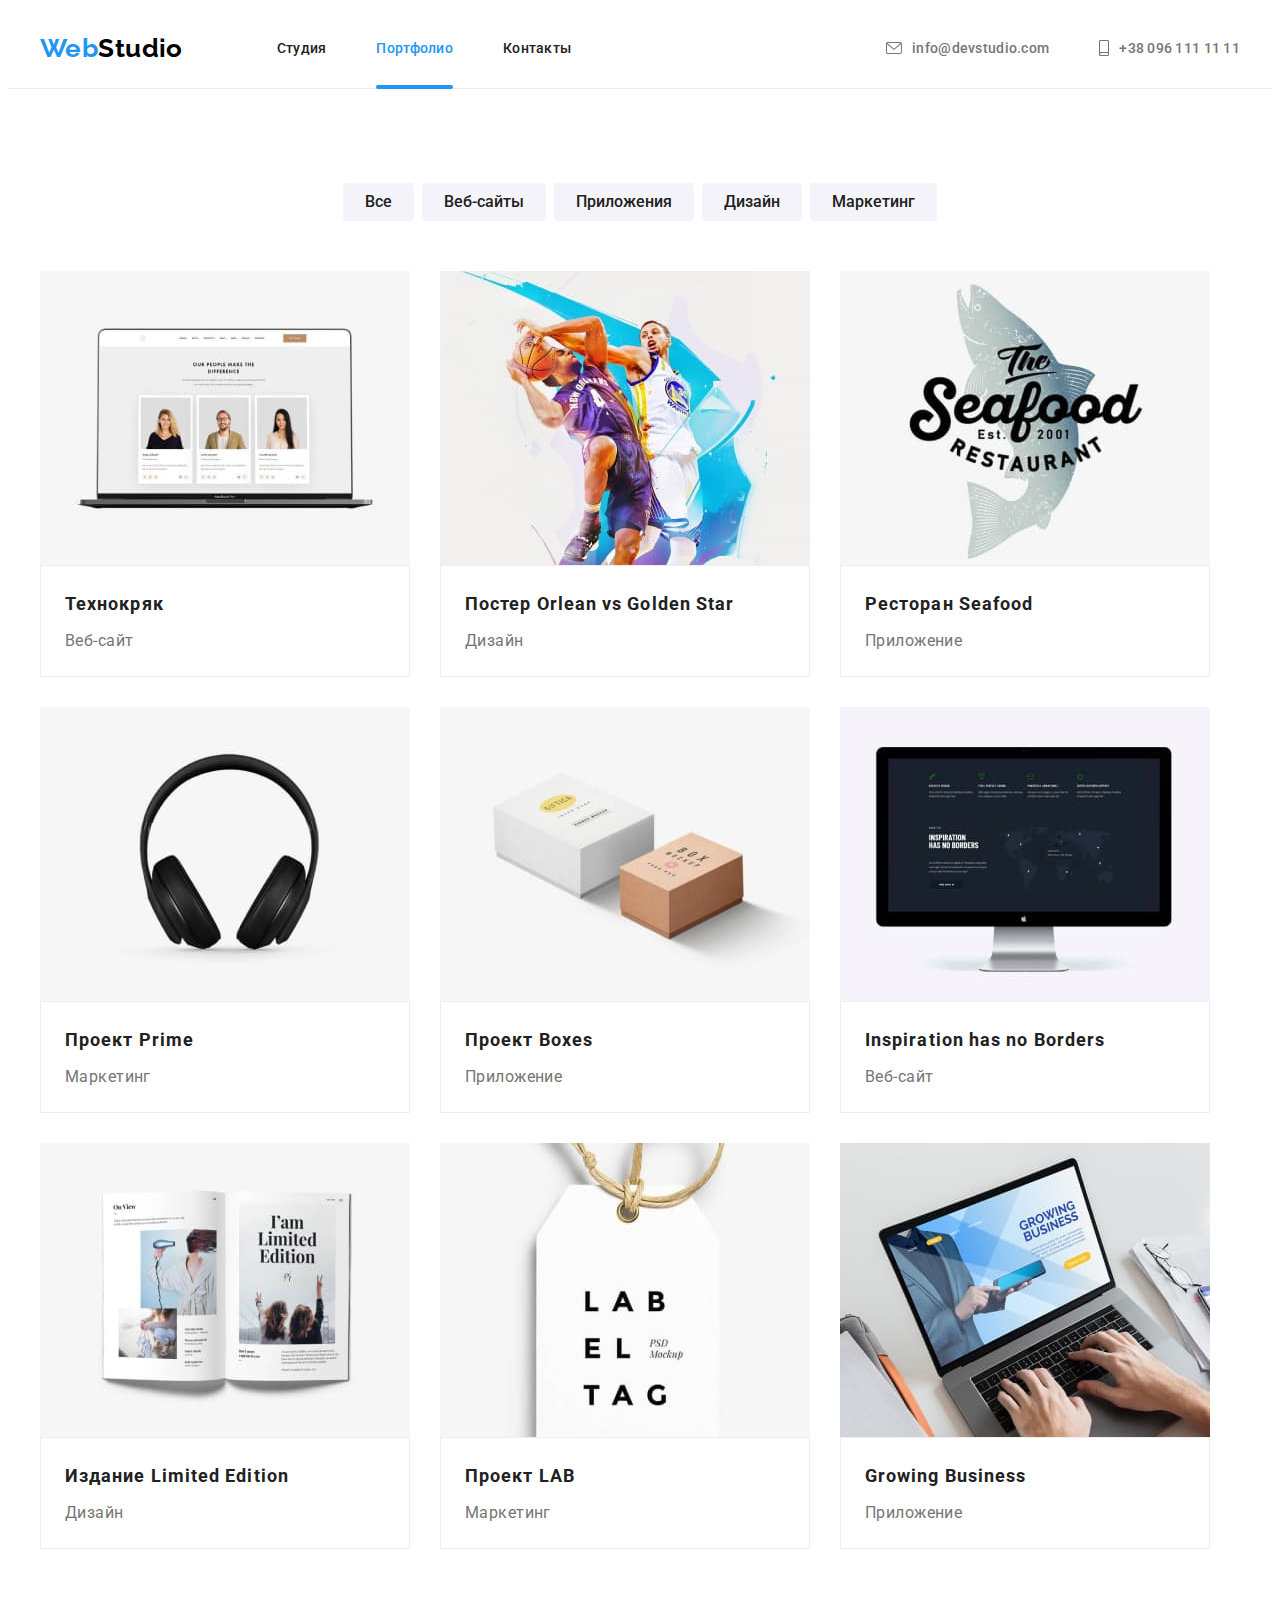
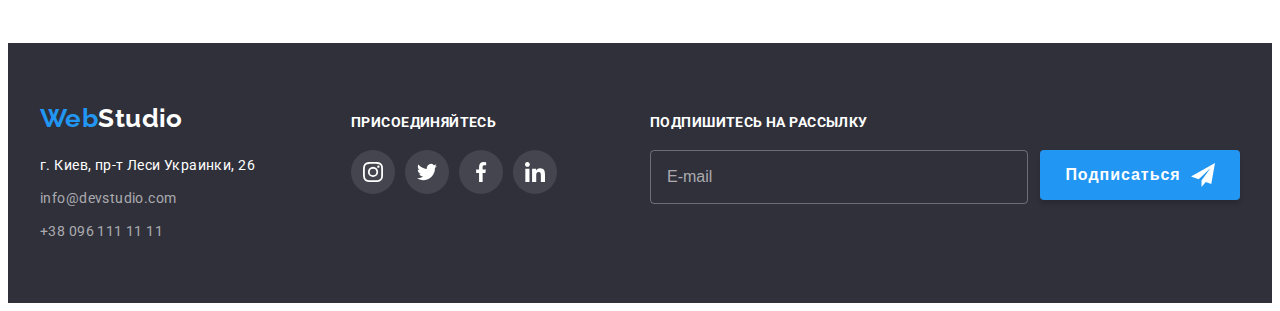
==== portfolio.html @ 9a46875f "add Homework-7" ====
<!DOCTYPE html>
<html lang="ru">

<head>
    <meta charset="UTF-8">
    <meta http-equiv="X-UA-Compatible" content="IE=edge">
    <meta name="viewport" content="width=device-width, initial-scale=1.0">
    <title>Портфолио</title>
    <link rel="preconnect" href="https://fonts.googleapis.com">
    <link rel="preconnect" href="https://fonts.gstatic.com" crossorigin>
    <link href="https://fonts.googleapis.com/css2?family=Raleway:wght@700&family=Roboto:wght@400;500;700;900&display=swap"
        rel="stylesheet">
    <link rel="stylesheet" href="https://cdnjs.cloudflare.com/ajax/libs/modern-normalize/1.1.0/modern-normalize.min.css"
        integrity="sha512-wpPYUAdjBVSE4KJnH1VR1HeZfpl1ub8YT/NKx4PuQ5NmX2tKuGu6U/JRp5y+Y8XG2tV+wKQpNHVUX03MfMFn9Q=="
        crossorigin="anonymous" referrerpolicy="no-referrer" />
    <link rel="stylesheet" href="./css/main.min.css">
</head>

<body>

    <!-- Шапка -->

<header class="header">
    <div class="container main-nav">
        <nav class="nav">
            <a href="./index.html" lang="en" class="logo">Web<span class="logo__dark">Studio</span></a>
            <ul class="nav-list">
                <li class="nav-list__item"> <a href="./index.html" class="nav-list__link">Студия</a></li>
                <li class="nav-list__item"> <a href="./portfolio.html" class="nav-list__link current">Портфолио</a></li>
                <li class="nav-list__item"> <a href="" class="nav-list__link">Контакты</a></li>
            </ul>
        </nav>
        <ul class="contacts">
            <li class="contacts__item"><a href="mailto:info@devstudio.com" class="contacts__link">
                    <svg class="contacts__icon" width="16" height="14">
                        <use href="./images/icons.svg#envelope"></use>
                    </svg>
                    info@devstudio.com</a></li>
            <li class="contacts__item"><a href="tel:+380961111111" class="contacts__link">
                    <svg class="contacts__icon" width="10" height="16">
                        <use href="./images/icons.svg#smartphone"></use>
                    </svg>
                    +38 096 111 11 11</a></li>
        </ul>
    </div>
</header>

    <main>

        <!-- Портфолио -->

        <section class="section">
            <div class="container">

                <h1 class="visually-hidden">Портфолио</h1>

                <ul class="filter">
                    <li class="filter__item"> <button type="button" class="filter__btn">Все</button></li>
                    <li class="filter__item"> <button type="button" class="filter__btn">Веб-сайты</button></li>
                    <li class="filter__item"> <button type="button" class="filter__btn">Приложения</button></li>
                    <li class="filter__item"> <button type="button" class="filter__btn">Дизайн</button></li>
                    <li class="filter__item"> <button type="button" class="filter__btn">Маркетинг</button></li>
                </ul>

                <ul class="portfolio">
                    <li class="portfolio__item"> 
                        <a href="" class="portfolio__link">
                            <div class="portfolio__wrap">
                                <img src="./images/technokryak.jpg" alt="Веб-сайт" width="370" height="294">
                                <p class="portfolio__description-text">Технокряк это современная площадка распространения коронавируса. Компании используют эту платформу для цифрового
                                    шпионажа и атак на защищённые сервера конкурентов.</p>
                            </div>
                            <div class="portfolio__card">
                                <h2 class="portfolio__title">Технокряк</h2>
                                <p class="portfolio__text">Веб-сайт</p>
                            </div>
                        </a>
                    </li>
                    <li class="portfolio__item"> 
                        <a href="" class="portfolio__link">
                            <div class="portfolio__wrap">
                                <img src="./images/poster.jpg" alt="Постер с баскетболистами" width="370" height="294">
                                <p class="portfolio__description-text">Технокряк это современная площадка распространения коронавируса. Компании используют эту
                                    платформу для цифрового
                                    шпионажа и атак на защищённые сервера конкурентов.</p>
                            </div>
                            <div class="portfolio__card">
                                <h2 class="portfolio__title">Постер <span lang="en">Orlean vs Golden Star</span></h2>
                                <p class="portfolio__text">Дизайн</p>
                            </div>
                        </a>
                    </li>
                    <li class="portfolio__item">
                        <a href="" class="portfolio__link">
                            <div class="portfolio__wrap">
                                <img src="./images/seafood.jpg" alt="Логотип Ресторана" width="370" height="294">
                                <p class="portfolio__description-text">Технокряк это современная площадка распространения коронавируса. Компании используют эту
                                    платформу для цифрового
                                    шпионажа и атак на защищённые сервера конкурентов.</p>
                            </div>
                            <div class="portfolio__card">
                                <h2 class="portfolio__title">Ресторан <span lang="en">Seafood</span></h2>
                                <p class="portfolio__text">Приложение</p>
                            </div>
                        </a>
                    </li>
                    <li class="portfolio__item">
                        <a href="" class="portfolio__link">
                            <div class="portfolio__wrap">
                                <img src="./images/prime.jpg" alt="Наушники" width="370" height="294">
                                <p class="portfolio__description-text">Технокряк это современная площадка распространения коронавируса. Компании используют эту
                                    платформу для цифрового
                                    шпионажа и атак на защищённые сервера конкурентов.</p>
                            </div>
                            <div class="portfolio__card">
                                <h2 class="portfolio__title">Проект <span lang="en">Prime</span></h2>
                                <p class="portfolio__text">Маркетинг</p>
                            </div>    
                        </a>
                    </li>
                    <li class="portfolio__item">
                        <a href="" class="portfolio__link">
                            <div class="portfolio__wrap">
                                <img src="./images/boxes.jpg" alt="Коробки" width="370" height="294">
                                <p class="portfolio__description-text">Технокряк это современная площадка распространения коронавируса. Компании используют эту
                                    платформу для цифрового
                                    шпионажа и атак на защищённые сервера конкурентов.</p>
                            </div>
                            <div class="portfolio__card">
                                <h2 class="portfolio__title">Проект <span lang="en">Boxes</span></h2>
                                <p class="portfolio__text">Приложение</p>
                            </div>     
                        </a>
                    </li>
                    <li class="portfolio__item">
                        <a href="" class="portfolio__link">
                            <div class="portfolio__wrap">
                                <img src="./images/desktop.jpg" alt="Монитор" width="370" height="294">
                                <p class="portfolio__description-text">Технокряк это современная площадка распространения коронавируса. Компании используют эту
                                    платформу для цифрового
                                    шпионажа и атак на защищённые сервера конкурентов.</p>
                            </div>
                            <div class="portfolio__card">
                                <h2 lang="en" class="portfolio__title">Inspiration has no Borders</h2>
                                <p class="portfolio__text">Веб-сайт</p>
                            </div>
                        </a>
                    </li>
                    <li class="portfolio__item">
                        <a href="" class="portfolio__link">
                            <div class="portfolio__wrap">
                                <img src="./images/limited-edition.jpg" alt="Книга" width="370" height="294">
                                <p class="portfolio__description-text">Технокряк это современная площадка распространения коронавируса. Компании используют эту
                                    платформу для цифрового
                                    шпионажа и атак на защищённые сервера конкурентов.</p>
                            </div>
                            <div class="portfolio__card">
                                <h2 class="portfolio__title">Издание <span lang="en">Limited Edition</span></h2>
                                <p class="portfolio__text">Дизайн</p>
                            </div>
                        </a>
                    </li>
                    <li class="portfolio__item">
                        <a href="" class="portfolio__link">
                            <div class="portfolio__wrap">
                                <img src="./images/lab.jpg" alt="Бирка с логотипом" width="370" height="294">
                                <p class="portfolio__description-text">Технокряк это современная площадка распространения коронавируса. Компании используют эту
                                    платформу для цифрового
                                    шпионажа и атак на защищённые сервера конкурентов.</p>
                                </div>
                            <div class="portfolio__card">
                                <h2 class="portfolio__title">Проект <span lang="en">LAB</span></h2>
                                <p class="portfolio__text">Маркетинг</p>
                            </div>
                        </a>
                    </li>
                    <li class="portfolio__item">
                        <a href="" class="portfolio__link">
                            <div class="portfolio__wrap">
                                <img src="./images/laptop.jpg" alt="Ноутбук" width="370" height="294">
                                <p class="portfolio__description-text">Технокряк это современная площадка распространения коронавируса. Компании используют эту
                                    платформу для цифрового
                                    шпионажа и атак на защищённые сервера конкурентов.</p>
                                </div>
                            <div class="portfolio__card">
                                <h2 lang="en" class="portfolio__title">Growing Business</h2>
                                <p class="portfolio__text">Приложение</p>
                            </div>
                        </a>
                    </li>
                </ul>
            </div>
        </section>

    </main>

    <!-- Футер -->

    <footer class="footer section">
        <div class="container footer-container">
            <div class="footer-nav">
                <a href="./index.html" lang="en" class="logo footer-nav__logo">Web<span class="logo__light">Studio</span></a>
                <address class="address">
                    <ul class="footer-contacts">
                        <li class="footer-contacts__item">
                            <a href="https://goo.gl/maps/NeyZ6z4y3fE3uN9k6" target="_blank"
                                rel="noopener noreferrer nofollow" class="footer-contacts__link footer-contacts__link--white-theme">
                                г. Киев, пр-т Леси Украинки, 26</a>
                        </li>
                        <li class="footer-contacts__item">
                            <a href="mailto:info@devstudio.com" class="footer-contacts__link">info@devstudio.com</a>
                        </li>
                        <li class="footer-contacts__item">
                            <a href="tel:+380961111111" class="footer-contacts__link">+38 096 111 11 11</a>
                        </li>
                    </ul>
                </address>
            </div>
            <div class="join">
                <p class="join__text">Присоединяйтесь</p>
                <ul class="socials">
                    <li class="socials__item">
                        <a href="" class="socials__link socials__link--dark">
                            <svg class="socials__icon">
                                <use href="./images/icons.svg#instagram"></use>
                            </svg>
                        </a>
                    </li>
                    <li class="socials__item">
                        <a href="" class="socials__link socials__link--dark">
                            <svg class="socials__icon">
                                <use href="./images/icons.svg#twitter"></use>
                            </svg>
                        </a>
                    </li>
                    <li class="socials__item">
                        <a href="" class="socials__link socials__link--dark">
                            <svg class="socials__icon">
                                <use href="./images/icons.svg#facebook"></use>
                            </svg>
                        </a>
                    </li>
                    <li class="socials__item">
                        <a href="" class="socials__link socials__link--dark">
                            <svg class="socials__icon">
                                <use href="./images/icons.svg#linkedin"></use>
                            </svg>
                        </a>
                    </li>
                </ul>
            </div>
            <div>
                <p class="subscribe__text">Подпишитесь на рассылку</p>
                <form class="subscribe">
                    <input type="email" name="email" placeholder="E-mail" class="subscribe__email-input">
                    <button type="submit" class="subscribe__btn btn">
                        Подписаться
                        <svg class="subscribe__icon" width="24px" height="24px">
                            <use href="images/icons.svg#icon-send"></use>
                        </svg>
                    </button>
                </form>
    
            </div>
        </div>
    </footer>

</body>

</html>
---- css/main.min.css ----
:root{--header-text-color: #212121;--first-text-color: #757575;--second-text-color: #ffffff;--accent-color: #2196f3;--logo-text-color: #000000;--icons-color: #afb1b8}.visually-hidden{position:absolute;white-space:nowrap;width:1px;height:1px;overflow:hidden;border:0;padding:0;clip:rect(0 0 0 0);-webkit-clip-path:inset(50%);clip-path:inset(50%);margin:-1px}.is-hidden{opacity:0;pointer-events:none;visibility:hidden}p,h1,h2,h3,h4,h5,h6{margin:0}ul{list-style:none;margin:0;padding:0}a{text-decoration:none}img{display:block;max-width:100%;height:auto}body{font-family:"Roboto",sans-serif;background-color:#fff;font-size:14px;letter-spacing:.03em}.button{cursor:pointer}.section{padding-top:94px;padding-bottom:94px}.container{width:1200px;padding-left:15px;padding-right:15px;margin:0 auto}.logo{display:block;font-family:Raleway,sans-serif;font-weight:700;font-size:26px;line-height:calc(31 / 26);color:var(--accent-color)}.logo__dark{color:var(--logo-text-color)}.logo__light{color:var(--second-text-color)}.btn{min-width:200px;height:50px;font-size:16px;font-weight:700;line-height:1.87;letter-spacing:.06em;color:var(--second-text-color);background-color:var(--accent-color);border:transparent;box-shadow:0px 4px 4px rgba(0,0,0,.15);border-radius:4px;transition:background-color 250ms cubic-bezier(0.4, 0, 0.2, 1)}.btn:focus,.btn:hover{background-color:#188ce8}.section-title{margin-bottom:50px;font-weight:700;font-size:36px;line-height:calc(42 / 36);text-align:center;color:var(--header-text-color)}.socials{display:flex;justify-content:center}.socials__link{display:flex;align-items:center;justify-content:center;width:44px;height:44px;border-radius:50%;color:var(--icons-color);transition:background-color 250ms cubic-bezier(0.4, 0, 0.2, 1),color 250ms cubic-bezier(0.4, 0, 0.2, 1)}.socials__link:hover,.socials__link:focus{background-color:var(--accent-color);color:var(--second-text-color)}.socials__item+.socials__item{margin-left:10px}.socials__icon{width:20px;height:20px;fill:currentColor}.backdrop{position:fixed;top:0;width:100vw;height:100vh;background-color:rgba(0,0,0,.2);transition:opacity 250ms cubic-bezier(0.4, 0, 0.2, 1),visibility 250ms cubic-bezier(0.4, 0, 0.2, 1)}.backdrop.is-hidden .modal{transform:translate(-50%, -50%) scale(1.2)}.modal{position:absolute;top:50%;left:50%;padding:40px;width:530px;min-height:580px;border-radius:4px;background-color:var(--second-text-color);transform:translate(-50%, -50%) scale(1);transition:transform 250ms cubic-bezier(0.4, 0, 0.2, 1)}.modal__close-btn{position:absolute;display:flex;align-items:center;justify-content:center;top:8px;right:8px;width:30px;height:30px;margin:0;padding:0;border-radius:50%;background-color:#fff;border:1px solid rgba(0,0,0,.1);cursor:pointer;color:#000}.modal__close-btn:hover,.modal__close-btn:focus{color:var(--accent-color)}.modal__close-icon{fill:currentColor}.modal__title{margin-bottom:30px;font-weight:700;font-size:20px;line-height:1.17;text-align:center;color:var(--header-text-color)}.modal__form-field{position:relative;margin-bottom:28px}.modal__form-field:focus-within .modal__icon{fill:var(--accent-color)}.modal__label{position:absolute;top:50%;left:42px;transform:translateY(-50%);font-size:12px;line-height:1.16;letter-spacing:.01em;color:var(--first-text-color);transition:transform 250ms cubic-bezier(0.4, 0, 0.2, 1),color 250ms cubic-bezier(0.4, 0, 0.2, 1)}.modal__input:not(:-moz-placeholder-shown)+.modal__label{transform:translateY(-36px) translateX(-40px);color:var(--accent-color)}.modal__input:not(:-ms-input-placeholder)+.modal__label{transform:translateY(-36px) translateX(-40px);color:var(--accent-color)}.modal__input:focus+.modal__label,.modal__input:not(:placeholder-shown)+.modal__label{transform:translateY(-36px) translateX(-40px);color:var(--accent-color)}.modal__input{display:block;width:100%;height:40px;outline:none;border:1px solid rgba(33,33,33,.2);border-radius:4px;padding:12px 42px;margin:0;font:inherit}.modal__input:focus{border-color:var(--accent-color)}.modal__input::-moz-placeholder{line-height:1.14;letter-spacing:.01em;color:rgba(117,117,117,.5)}.modal__input:-ms-input-placeholder{line-height:1.14;letter-spacing:.01em;color:rgba(117,117,117,.5)}.modal__input::placeholder{line-height:1.14;letter-spacing:.01em;color:rgba(117,117,117,.5)}.modal__btn{display:flex;align-items:center;justify-content:center;padding:10px;margin:0 auto}.modal__btn:focus,.modal__btn:hover{box-shadow:0px 4px 4px 0px rgba(0,0,0,.25)}.comment{width:448px;height:120px;resize:none;padding:12px 16px;margin-bottom:0}.comment__label{top:18px;left:16px}.comment:focus:not(:-moz-placeholder-shown)+.comment__label{transform:translateY(-34px) translateX(-16px)}.comment:focus:not(:-ms-input-placeholder)+.comment__label{transform:translateY(-34px) translateX(-16px)}.comment:focus+.comment__label,.comment:focus:not(:placeholder-shown)+.comment__label{transform:translateY(-34px) translateX(-16px)}.modal__icon{position:absolute;top:50%;left:14px;transform:translateY(-50%);fill:currentColor}.modal__comment-field{position:relative;margin-bottom:20px}.modal-check__label{display:flex;align-items:center;justify-content:center;margin-bottom:30px;line-height:1.71;color:var(--first-text-color)}.modal-check__label span{display:flex;align-items:center;justify-content:center;width:16px;height:15px;border:2px solid #212121;border-radius:2px;margin-right:10px}.modal-check__icon{fill:transparent}.modal-check__input:checked+.modal-check__label>span{background-color:var(--accent-color);border:none}.modal-check__input:checked+.modal-check__icon{fill:var(--second-text-color)}.agreement-link{color:var(--accent-color);text-decoration:underline;margin-left:2px}.header{border-bottom:1px solid #ececec}.main-nav{display:flex}.nav{display:flex;align-items:center}.nav-list{display:flex;margin-left:94px}.nav-list__item:not(:last-child){margin-right:50px}.nav-list__link{display:block;padding-top:32px;padding-bottom:32px;font-weight:500;line-height:calc(16 / 14);letter-spacing:.02em;color:var(--header-text-color);transition:color 250ms cubic-bezier(0.4, 0, 0.2, 1)}.contacts{display:flex;align-items:center;margin-left:auto}.contacts__item+.contacts__item{margin-left:50px}.contacts__link{display:flex;align-items:center;padding-top:32px;padding-bottom:32px;font-weight:500;line-height:calc(16 / 14);letter-spacing:.02em;color:var(--first-text-color);transition:color 250ms cubic-bezier(0.4, 0, 0.2, 1)}.contacts__icon{margin-right:10px;fill:currentColor}.nav-list__link:hover,.nav-list__link:focus,.contacts__link:hover,.contacts__link:focus{color:var(--accent-color)}.current{color:var(--accent-color);position:relative}.current::after{content:"";position:absolute;bottom:-1px;right:0;width:100%;height:4px;border-radius:2px;background-color:var(--accent-color)}.hero{margin-left:auto;margin-right:auto;max-width:1600px;height:600px;padding-top:200px;padding-bottom:200px;background-color:#2f303a;background-image:linear-gradient(rgba(47, 48, 58, 0.4), rgba(47, 48, 58, 0.4)),url("../images/hero.jpg");background-repeat:no-repeat;background-position:center;background-size:cover;text-align:center}.hero__title{margin-bottom:30px;font-weight:900;font-size:44px;line-height:1.36;letter-spacing:.06em;text-transform:uppercase;color:var(--second-text-color)}.hero__btn{padding:10px;margin:0 auto}.features-section{padding-bottom:0px}.features{display:flex}.features__item+.features__item{margin-left:30px}.features__icon{display:flex;align-items:center;justify-content:center;width:270px;height:120px;margin-bottom:30px;background-color:#f5f4fa;border-radius:4px}.features__title{margin-bottom:10px;font-weight:700;line-height:calc(16 / 14);text-transform:uppercase;color:var(--header-text-color)}.features__text{line-height:1.71;color:var(--first-text-color)}.about{display:flex}.about__item{position:relative}.about__item+.about__item{margin-left:30px}.about__text{position:absolute;display:flex;align-items:center;justify-content:center;bottom:0;left:0;width:100%;min-height:70px;font-weight:700;line-height:calc(16.41 / 14);text-transform:uppercase;color:#fff;background-color:rgba(47,48,58,.8)}.team-section{background-color:#f5f4fa}.team{display:flex;font-size:16px;line-height:calc(19 / 16);text-align:center}.team__item{background-color:#fff;box-shadow:0px 1px 3px rgba(0,0,0,.12),0px 1px 1px rgba(0,0,0,.14),0px 2px 1px rgba(0,0,0,.2);border-radius:0px 0px 4px 4px}.team__item+.team__item{margin-left:30px}.team__card{padding-top:30px;padding-bottom:30px}.team__title{margin-bottom:10px;font-weight:500;font-size:16px;line-height:calc(19 / 16);text-align:center;color:var(--header-text-color)}.team__text{margin-bottom:16px;font-size:16px;line-height:calc(19 / 16);text-align:center;color:var(--first-text-color)}.clients{display:flex}.clients__item{width:170px;height:92px}.clients__link{display:flex;align-items:center;justify-content:center;width:100%;height:100%;border:solid 1px;border-color:var(--icons-color);border-radius:4px;color:var(--icons-color);transition:color 250ms cubic-bezier(0.4, 0, 0.2, 1),border-color 250ms cubic-bezier(0.4, 0, 0.2, 1)}.clients__link:hover,.clients__link:focus{color:var(--accent-color);border-color:var(--accent-color)}.clients__item+.clients__item{margin-left:30px}.clients__icon{width:106px;height:60px;fill:currentColor}.footer{padding-top:60px;padding-bottom:60px;background-color:#2f303a}.footer-container{display:flex;align-items:baseline}.footer-nav{flex-grow:1}.footer-nav__logo{margin-bottom:20px}.footer-contacts__item:not(:last-child){margin-bottom:9px}.footer-contacts__link{font-style:normal;line-height:1.71;color:rgba(255,255,255,.6);transition:color 250ms cubic-bezier(0.4, 0, 0.2, 1)}.footer-contacts__link--white-theme{color:var(--second-text-color)}.footer-contacts__link:focus,.footer-contacts__link:hover{color:var(--accent-color)}.join{margin-left:70px;margin-right:93px}.join__text,.subscribe__text{margin-bottom:20px;font-weight:700;line-height:calc(16.41 / 14);text-align:left;text-transform:uppercase;color:var(--second-text-color)}.socials__link--dark{background-color:rgba(255,255,255,.1);color:var(--second-text-color);transition:background-color 250ms cubic-bezier(0.4, 0, 0.2, 1)}.socials__link--dark:focus,.socials__link--dark:hover{background-color:var(--accent-color)}.subscribe{display:flex}.subscribe__email-input{width:358px;height:50px;padding-left:16px;margin-right:12px;outline:none;background-color:transparent;border:1px solid rgba(255,255,255,.3);border-radius:4px;color:var(--second-text-color)}.subscribe__email-input::-moz-placeholder{font-size:16px;line-height:1.25;letter-spacing:3%;color:rgba(255,255,255,.6)}.subscribe__email-input:-ms-input-placeholder{font-size:16px;line-height:1.25;letter-spacing:3%;color:rgba(255,255,255,.6)}.subscribe__email-input::placeholder{font-size:16px;line-height:1.25;letter-spacing:3%;color:rgba(255,255,255,.6)}.subscribe__btn{display:flex;align-items:center;justify-content:center}.subscribe__icon{margin-left:10px;fill:var(--second-text-color)}.filter{display:flex;justify-content:center;margin-bottom:50px}.filter__item:not(:last-child){margin-right:8px}.filter__btn{padding:6px 22px;font-family:inherit;font-weight:500;font-size:16px;line-height:1.62;text-align:center;color:var(--header-text-color);background-color:#f5f4fa;border-radius:4px;cursor:pointer;border:transparent;transition:background-color 250ms cubic-bezier(0.4, 0, 0.2, 1),color 250ms cubic-bezier(0.4, 0, 0.2, 1),box-shadow 250ms cubic-bezier(0.4, 0, 0.2, 1)}.filter__btn:hover,.filter__btn:focus{background-color:var(--accent-color);color:var(--second-text-color);box-shadow:0px 3px 1px rgba(0,0,0,.1),0px 1px 2px rgba(0,0,0,.08),0px 2px 2px rgba(0,0,0,.12)}.portfolio{display:flex;flex-wrap:wrap;margin:-15px}.portfolio__item{margin:15px}.portfolio__card{padding:20px 24px;border:1px solid #eee}.portfolio__title{margin-bottom:4px;font-weight:700;font-size:18px;line-height:2;letter-spacing:.06em;color:var(--header-text-color)}.portfolio__text{font-size:16px;line-height:1.87;color:var(--first-text-color)}.portfolio__link{display:block;transition:box-shadow 250ms cubic-bezier(0.4, 0, 0.2, 1)}.portfolio__link:hover,.portfolio__link:focus{box-shadow:1px 4px 6px rgba(0,0,0,.16),0px 4px 4px rgba(0,0,0,.06),0px 1px 1px rgba(0,0,0,.12)}.portfolio__wrap{position:relative;overflow:hidden}.portfolio__description-text{position:absolute;top:0;left:0;width:100%;height:100%;padding:63px 24px;font-size:18px;line-height:1.55;color:#fff;background-color:rgba(33,150,243,.9);transform:translateY(100%);transition:transform 250ms cubic-bezier(0.4, 0, 0.2, 1)}.portfolio__link:hover .portfolio__description-text,.portfolio__link:focus .portfolio__description-text{transform:translateY(0)}/*# sourceMappingURL=main.min.css.map */
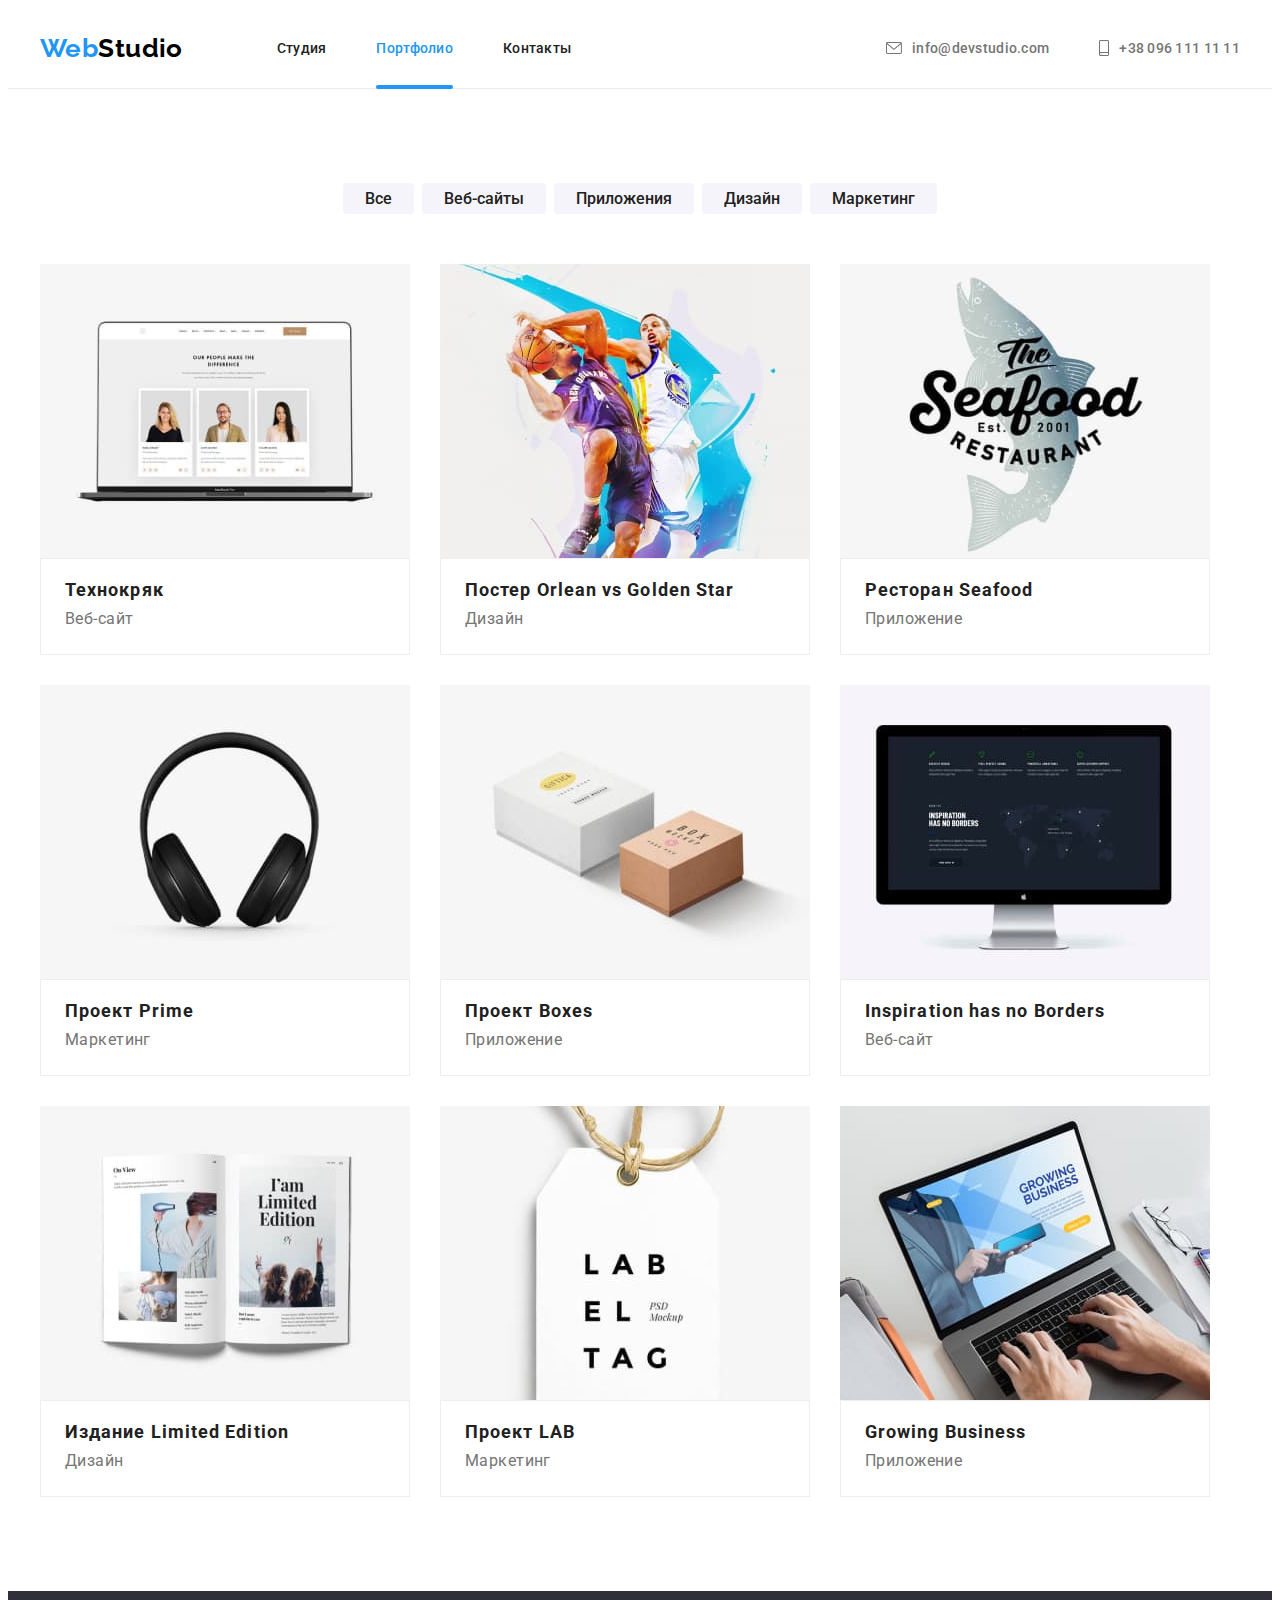
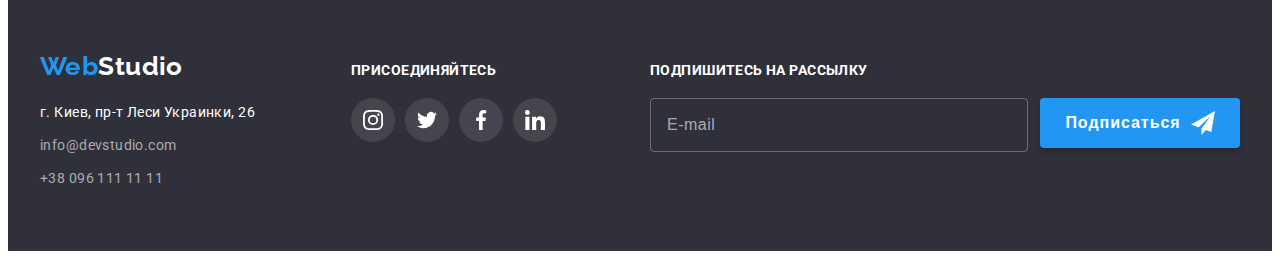
==== commit 4ab910bd: "вносит правки ментора" ====
--- a/portfolio.html
+++ b/portfolio.html
@@ -21,12 +21,12 @@
     <!-- Шапка -->
 
 <header class="header">
-    <div class="container main-nav">
+    <div class="container header-container">
         <nav class="nav">
             <a href="./index.html" lang="en" class="logo">Web<span class="logo__dark">Studio</span></a>
             <ul class="nav-list">
                 <li class="nav-list__item"> <a href="./index.html" class="nav-list__link">Студия</a></li>
-                <li class="nav-list__item"> <a href="./portfolio.html" class="nav-list__link current">Портфолио</a></li>
+                <li class="nav-list__item"> <a href="./portfolio.html" class="nav-list__link nav-list__link--current">Портфолио</a></li>
                 <li class="nav-list__item"> <a href="" class="nav-list__link">Контакты</a></li>
             </ul>
         </nav>
--- a/css/main.min.css
+++ b/css/main.min.css
@@ -1 +1 @@
-:root{--header-text-color: #212121;--first-text-color: #757575;--second-text-color: #ffffff;--accent-color: #2196f3;--logo-text-color: #000000;--icons-color: #afb1b8}.visually-hidden{position:absolute;white-space:nowrap;width:1px;height:1px;overflow:hidden;border:0;padding:0;clip:rect(0 0 0 0);-webkit-clip-path:inset(50%);clip-path:inset(50%);margin:-1px}.is-hidden{opacity:0;pointer-events:none;visibility:hidden}p,h1,h2,h3,h4,h5,h6{margin:0}ul{list-style:none;margin:0;padding:0}a{text-decoration:none}img{display:block;max-width:100%;height:auto}body{font-family:"Roboto",sans-serif;background-color:#fff;font-size:14px;letter-spacing:.03em}.button{cursor:pointer}.section{padding-top:94px;padding-bottom:94px}.container{width:1200px;padding-left:15px;padding-right:15px;margin:0 auto}.logo{display:block;font-family:Raleway,sans-serif;font-weight:700;font-size:26px;line-height:calc(31 / 26);color:var(--accent-color)}.logo__dark{color:var(--logo-text-color)}.logo__light{color:var(--second-text-color)}.btn{min-width:200px;height:50px;font-size:16px;font-weight:700;line-height:1.87;letter-spacing:.06em;color:var(--second-text-color);background-color:var(--accent-color);border:transparent;box-shadow:0px 4px 4px rgba(0,0,0,.15);border-radius:4px;transition:background-color 250ms cubic-bezier(0.4, 0, 0.2, 1)}.btn:focus,.btn:hover{background-color:#188ce8}.section-title{margin-bottom:50px;font-weight:700;font-size:36px;line-height:calc(42 / 36);text-align:center;color:var(--header-text-color)}.socials{display:flex;justify-content:center}.socials__link{display:flex;align-items:center;justify-content:center;width:44px;height:44px;border-radius:50%;color:var(--icons-color);transition:background-color 250ms cubic-bezier(0.4, 0, 0.2, 1),color 250ms cubic-bezier(0.4, 0, 0.2, 1)}.socials__link:hover,.socials__link:focus{background-color:var(--accent-color);color:var(--second-text-color)}.socials__item+.socials__item{margin-left:10px}.socials__icon{width:20px;height:20px;fill:currentColor}.backdrop{position:fixed;top:0;width:100vw;height:100vh;background-color:rgba(0,0,0,.2);transition:opacity 250ms cubic-bezier(0.4, 0, 0.2, 1),visibility 250ms cubic-bezier(0.4, 0, 0.2, 1)}.backdrop.is-hidden .modal{transform:translate(-50%, -50%) scale(1.2)}.modal{position:absolute;top:50%;left:50%;padding:40px;width:530px;min-height:580px;border-radius:4px;background-color:var(--second-text-color);transform:translate(-50%, -50%) scale(1);transition:transform 250ms cubic-bezier(0.4, 0, 0.2, 1)}.modal__close-btn{position:absolute;display:flex;align-items:center;justify-content:center;top:8px;right:8px;width:30px;height:30px;margin:0;padding:0;border-radius:50%;background-color:#fff;border:1px solid rgba(0,0,0,.1);cursor:pointer;color:#000}.modal__close-btn:hover,.modal__close-btn:focus{color:var(--accent-color)}.modal__close-icon{fill:currentColor}.modal__title{margin-bottom:30px;font-weight:700;font-size:20px;line-height:1.17;text-align:center;color:var(--header-text-color)}.modal__form-field{position:relative;margin-bottom:28px}.modal__form-field:focus-within .modal__icon{fill:var(--accent-color)}.modal__label{position:absolute;top:50%;left:42px;transform:translateY(-50%);font-size:12px;line-height:1.16;letter-spacing:.01em;color:var(--first-text-color);transition:transform 250ms cubic-bezier(0.4, 0, 0.2, 1),color 250ms cubic-bezier(0.4, 0, 0.2, 1)}.modal__input:not(:-moz-placeholder-shown)+.modal__label{transform:translateY(-36px) translateX(-40px);color:var(--accent-color)}.modal__input:not(:-ms-input-placeholder)+.modal__label{transform:translateY(-36px) translateX(-40px);color:var(--accent-color)}.modal__input:focus+.modal__label,.modal__input:not(:placeholder-shown)+.modal__label{transform:translateY(-36px) translateX(-40px);color:var(--accent-color)}.modal__input{display:block;width:100%;height:40px;outline:none;border:1px solid rgba(33,33,33,.2);border-radius:4px;padding:12px 42px;margin:0;font:inherit}.modal__input:focus{border-color:var(--accent-color)}.modal__input::-moz-placeholder{line-height:1.14;letter-spacing:.01em;color:rgba(117,117,117,.5)}.modal__input:-ms-input-placeholder{line-height:1.14;letter-spacing:.01em;color:rgba(117,117,117,.5)}.modal__input::placeholder{line-height:1.14;letter-spacing:.01em;color:rgba(117,117,117,.5)}.modal__btn{display:flex;align-items:center;justify-content:center;padding:10px;margin:0 auto}.modal__btn:focus,.modal__btn:hover{box-shadow:0px 4px 4px 0px rgba(0,0,0,.25)}.comment{width:448px;height:120px;resize:none;padding:12px 16px;margin-bottom:0}.comment__label{top:18px;left:16px}.comment:focus:not(:-moz-placeholder-shown)+.comment__label{transform:translateY(-34px) translateX(-16px)}.comment:focus:not(:-ms-input-placeholder)+.comment__label{transform:translateY(-34px) translateX(-16px)}.comment:focus+.comment__label,.comment:focus:not(:placeholder-shown)+.comment__label{transform:translateY(-34px) translateX(-16px)}.modal__icon{position:absolute;top:50%;left:14px;transform:translateY(-50%);fill:currentColor}.modal__comment-field{position:relative;margin-bottom:20px}.modal-check__label{display:flex;align-items:center;justify-content:center;margin-bottom:30px;line-height:1.71;color:var(--first-text-color)}.modal-check__label span{display:flex;align-items:center;justify-content:center;width:16px;height:15px;border:2px solid #212121;border-radius:2px;margin-right:10px}.modal-check__icon{fill:transparent}.modal-check__input:checked+.modal-check__label>span{background-color:var(--accent-color);border:none}.modal-check__input:checked+.modal-check__icon{fill:var(--second-text-color)}.agreement-link{color:var(--accent-color);text-decoration:underline;margin-left:2px}.header{border-bottom:1px solid #ececec}.main-nav{display:flex}.nav{display:flex;align-items:center}.nav-list{display:flex;margin-left:94px}.nav-list__item:not(:last-child){margin-right:50px}.nav-list__link{display:block;padding-top:32px;padding-bottom:32px;font-weight:500;line-height:calc(16 / 14);letter-spacing:.02em;color:var(--header-text-color);transition:color 250ms cubic-bezier(0.4, 0, 0.2, 1)}.contacts{display:flex;align-items:center;margin-left:auto}.contacts__item+.contacts__item{margin-left:50px}.contacts__link{display:flex;align-items:center;padding-top:32px;padding-bottom:32px;font-weight:500;line-height:calc(16 / 14);letter-spacing:.02em;color:var(--first-text-color);transition:color 250ms cubic-bezier(0.4, 0, 0.2, 1)}.contacts__icon{margin-right:10px;fill:currentColor}.nav-list__link:hover,.nav-list__link:focus,.contacts__link:hover,.contacts__link:focus{color:var(--accent-color)}.current{color:var(--accent-color);position:relative}.current::after{content:"";position:absolute;bottom:-1px;right:0;width:100%;height:4px;border-radius:2px;background-color:var(--accent-color)}.hero{margin-left:auto;margin-right:auto;max-width:1600px;height:600px;padding-top:200px;padding-bottom:200px;background-color:#2f303a;background-image:linear-gradient(rgba(47, 48, 58, 0.4), rgba(47, 48, 58, 0.4)),url("../images/hero.jpg");background-repeat:no-repeat;background-position:center;background-size:cover;text-align:center}.hero__title{margin-bottom:30px;font-weight:900;font-size:44px;line-height:1.36;letter-spacing:.06em;text-transform:uppercase;color:var(--second-text-color)}.hero__btn{padding:10px;margin:0 auto}.features-section{padding-bottom:0px}.features{display:flex}.features__item+.features__item{margin-left:30px}.features__icon{display:flex;align-items:center;justify-content:center;width:270px;height:120px;margin-bottom:30px;background-color:#f5f4fa;border-radius:4px}.features__title{margin-bottom:10px;font-weight:700;line-height:calc(16 / 14);text-transform:uppercase;color:var(--header-text-color)}.features__text{line-height:1.71;color:var(--first-text-color)}.about{display:flex}.about__item{position:relative}.about__item+.about__item{margin-left:30px}.about__text{position:absolute;display:flex;align-items:center;justify-content:center;bottom:0;left:0;width:100%;min-height:70px;font-weight:700;line-height:calc(16.41 / 14);text-transform:uppercase;color:#fff;background-color:rgba(47,48,58,.8)}.team-section{background-color:#f5f4fa}.team{display:flex;font-size:16px;line-height:calc(19 / 16);text-align:center}.team__item{background-color:#fff;box-shadow:0px 1px 3px rgba(0,0,0,.12),0px 1px 1px rgba(0,0,0,.14),0px 2px 1px rgba(0,0,0,.2);border-radius:0px 0px 4px 4px}.team__item+.team__item{margin-left:30px}.team__card{padding-top:30px;padding-bottom:30px}.team__title{margin-bottom:10px;font-weight:500;font-size:16px;line-height:calc(19 / 16);text-align:center;color:var(--header-text-color)}.team__text{margin-bottom:16px;font-size:16px;line-height:calc(19 / 16);text-align:center;color:var(--first-text-color)}.clients{display:flex}.clients__item{width:170px;height:92px}.clients__link{display:flex;align-items:center;justify-content:center;width:100%;height:100%;border:solid 1px;border-color:var(--icons-color);border-radius:4px;color:var(--icons-color);transition:color 250ms cubic-bezier(0.4, 0, 0.2, 1),border-color 250ms cubic-bezier(0.4, 0, 0.2, 1)}.clients__link:hover,.clients__link:focus{color:var(--accent-color);border-color:var(--accent-color)}.clients__item+.clients__item{margin-left:30px}.clients__icon{width:106px;height:60px;fill:currentColor}.footer{padding-top:60px;padding-bottom:60px;background-color:#2f303a}.footer-container{display:flex;align-items:baseline}.footer-nav{flex-grow:1}.footer-nav__logo{margin-bottom:20px}.footer-contacts__item:not(:last-child){margin-bottom:9px}.footer-contacts__link{font-style:normal;line-height:1.71;color:rgba(255,255,255,.6);transition:color 250ms cubic-bezier(0.4, 0, 0.2, 1)}.footer-contacts__link--white-theme{color:var(--second-text-color)}.footer-contacts__link:focus,.footer-contacts__link:hover{color:var(--accent-color)}.join{margin-left:70px;margin-right:93px}.join__text,.subscribe__text{margin-bottom:20px;font-weight:700;line-height:calc(16.41 / 14);text-align:left;text-transform:uppercase;color:var(--second-text-color)}.socials__link--dark{background-color:rgba(255,255,255,.1);color:var(--second-text-color);transition:background-color 250ms cubic-bezier(0.4, 0, 0.2, 1)}.socials__link--dark:focus,.socials__link--dark:hover{background-color:var(--accent-color)}.subscribe{display:flex}.subscribe__email-input{width:358px;height:50px;padding-left:16px;margin-right:12px;outline:none;background-color:transparent;border:1px solid rgba(255,255,255,.3);border-radius:4px;color:var(--second-text-color)}.subscribe__email-input::-moz-placeholder{font-size:16px;line-height:1.25;letter-spacing:3%;color:rgba(255,255,255,.6)}.subscribe__email-input:-ms-input-placeholder{font-size:16px;line-height:1.25;letter-spacing:3%;color:rgba(255,255,255,.6)}.subscribe__email-input::placeholder{font-size:16px;line-height:1.25;letter-spacing:3%;color:rgba(255,255,255,.6)}.subscribe__btn{display:flex;align-items:center;justify-content:center}.subscribe__icon{margin-left:10px;fill:var(--second-text-color)}.filter{display:flex;justify-content:center;margin-bottom:50px}.filter__item:not(:last-child){margin-right:8px}.filter__btn{padding:6px 22px;font-family:inherit;font-weight:500;font-size:16px;line-height:1.62;text-align:center;color:var(--header-text-color);background-color:#f5f4fa;border-radius:4px;cursor:pointer;border:transparent;transition:background-color 250ms cubic-bezier(0.4, 0, 0.2, 1),color 250ms cubic-bezier(0.4, 0, 0.2, 1),box-shadow 250ms cubic-bezier(0.4, 0, 0.2, 1)}.filter__btn:hover,.filter__btn:focus{background-color:var(--accent-color);color:var(--second-text-color);box-shadow:0px 3px 1px rgba(0,0,0,.1),0px 1px 2px rgba(0,0,0,.08),0px 2px 2px rgba(0,0,0,.12)}.portfolio{display:flex;flex-wrap:wrap;margin:-15px}.portfolio__item{margin:15px}.portfolio__card{padding:20px 24px;border:1px solid #eee}.portfolio__title{margin-bottom:4px;font-weight:700;font-size:18px;line-height:2;letter-spacing:.06em;color:var(--header-text-color)}.portfolio__text{font-size:16px;line-height:1.87;color:var(--first-text-color)}.portfolio__link{display:block;transition:box-shadow 250ms cubic-bezier(0.4, 0, 0.2, 1)}.portfolio__link:hover,.portfolio__link:focus{box-shadow:1px 4px 6px rgba(0,0,0,.16),0px 4px 4px rgba(0,0,0,.06),0px 1px 1px rgba(0,0,0,.12)}.portfolio__wrap{position:relative;overflow:hidden}.portfolio__description-text{position:absolute;top:0;left:0;width:100%;height:100%;padding:63px 24px;font-size:18px;line-height:1.55;color:#fff;background-color:rgba(33,150,243,.9);transform:translateY(100%);transition:transform 250ms cubic-bezier(0.4, 0, 0.2, 1)}.portfolio__link:hover .portfolio__description-text,.portfolio__link:focus .portfolio__description-text{transform:translateY(0)}/*# sourceMappingURL=main.min.css.map */+:root{--header-text-color: #212121;--first-text-color: #757575;--second-text-color: #ffffff;--accent-color: #2196f3;--logo-text-color: #000000;--icons-color: #afb1b8}.visually-hidden{position:absolute;white-space:nowrap;width:1px;height:1px;overflow:hidden;border:0;padding:0;clip:rect(0 0 0 0);-webkit-clip-path:inset(50%);clip-path:inset(50%);margin:-1px}.is-hidden{opacity:0;pointer-events:none;visibility:hidden}.subscribe__btn,.clients__link,.about__text,.features__icon,.modal-check__label span,.modal-check__label,.modal__btn,.modal__close-btn,.socials__link{display:flex;align-items:center;justify-content:center}p,h1,h2,h3,h4,h5,h6{margin:0}ul{list-style:none;margin:0;padding:0}a{text-decoration:none}img{display:block;max-width:100%;height:auto}body{font-family:"Roboto",sans-serif;background-color:#fff;font-size:14px;letter-spacing:.03em}.button{cursor:pointer}.section{padding-top:94px;padding-bottom:94px}.container{width:1200px;padding-left:15px;padding-right:15px;margin:0 auto}.logo{display:block;font-family:Raleway,sans-serif;font-size:26px;font-weight:700;line-height:calc($lh / $fs);color:var(--accent-color)}.logo__dark{color:var(--logo-text-color)}.logo__light{color:var(--second-text-color)}.btn{min-width:200px;height:50px;font-size:16px;font-weight:700;line-height:calc($lh / $fs);letter-spacing:.06em;color:var(--second-text-color);background-color:var(--accent-color);border:transparent;box-shadow:0px 4px 4px rgba(0,0,0,.15);border-radius:4px;transition:background-color 250ms cubic-bezier(0.4, 0, 0.2, 1)}.btn:focus,.btn:hover{background-color:#188ce8}.section__title{margin-bottom:50px;font-size:36px;font-weight:700;line-height:calc($lh / $fs);text-align:center;color:var(--header-text-color)}.socials{display:flex;justify-content:center}.socials__link{width:44px;height:44px;border-radius:50%;color:var(--icons-color);transition:background-color 250ms cubic-bezier(0.4, 0, 0.2, 1),color 250ms cubic-bezier(0.4, 0, 0.2, 1)}.socials__link:hover,.socials__link:focus{background-color:var(--accent-color);color:var(--second-text-color)}.socials__item+.socials__item{margin-left:10px}.socials__icon{width:20px;height:20px;fill:currentColor}.backdrop{position:fixed;top:0;width:100vw;height:100vh;background-color:rgba(0,0,0,.2);transition:opacity 250ms cubic-bezier(0.4, 0, 0.2, 1),visibility 250ms cubic-bezier(0.4, 0, 0.2, 1)}.backdrop.is-hidden .modal{transform:translate(-50%, -50%) scale(1.2)}.modal{position:absolute;top:50%;left:50%;padding:40px;width:530px;min-height:580px;border-radius:4px;background-color:var(--second-text-color);transform:translate(-50%, -50%) scale(1);transition:transform 250ms cubic-bezier(0.4, 0, 0.2, 1)}.modal__close-btn{position:absolute;top:8px;right:8px;width:30px;height:30px;margin:0;padding:0;border-radius:50%;background-color:#fff;border:1px solid rgba(0,0,0,.1);cursor:pointer;color:#000}.modal__close-btn:hover,.modal__close-btn:focus{color:var(--accent-color)}.modal__close-icon{fill:currentColor}.modal__title{margin-bottom:30px;font-size:20px;font-weight:700;line-height:calc($lh / $fs);text-align:center;color:var(--header-text-color)}.modal__form-field{position:relative;margin-bottom:28px}.modal__form-field:focus-within .modal__icon{fill:var(--accent-color)}.modal__label{position:absolute;top:50%;left:42px;transform:translateY(-50%);font-size:12px;line-height:calc($lh / $fs);letter-spacing:.01em;color:var(--first-text-color);transition:transform 250ms cubic-bezier(0.4, 0, 0.2, 1),color 250ms cubic-bezier(0.4, 0, 0.2, 1)}.modal__input:not(:-moz-placeholder-shown)+.modal__label{transform:translateY(-36px) translateX(-40px);color:var(--accent-color)}.modal__input:not(:-ms-input-placeholder)+.modal__label{transform:translateY(-36px) translateX(-40px);color:var(--accent-color)}.modal__input:focus+.modal__label,.modal__input:not(:placeholder-shown)+.modal__label{transform:translateY(-36px) translateX(-40px);color:var(--accent-color)}.modal__input{display:block;width:100%;height:40px;outline:none;border:1px solid rgba(33,33,33,.2);border-radius:4px;padding:12px 42px;margin:0;font:inherit}.modal__input:focus{border-color:var(--accent-color)}.modal__input::-moz-placeholder{line-height:1.14;letter-spacing:.01em;color:rgba(117,117,117,.5)}.modal__input:-ms-input-placeholder{line-height:1.14;letter-spacing:.01em;color:rgba(117,117,117,.5)}.modal__input::placeholder{line-height:1.14;letter-spacing:.01em;color:rgba(117,117,117,.5)}.modal__btn{padding:10px;margin:0 auto}.modal__btn:focus,.modal__btn:hover{box-shadow:0px 4px 4px 0px rgba(0,0,0,.25)}.comment{width:448px;height:120px;resize:none;padding:12px 16px;margin-bottom:0}.comment__label{top:18px;left:16px}.comment:focus:not(:-moz-placeholder-shown)+.comment__label{transform:translateY(-34px) translateX(-16px)}.comment:focus:not(:-ms-input-placeholder)+.comment__label{transform:translateY(-34px) translateX(-16px)}.comment:focus+.comment__label,.comment:focus:not(:placeholder-shown)+.comment__label{transform:translateY(-34px) translateX(-16px)}.modal__icon{position:absolute;top:50%;left:14px;transform:translateY(-50%);fill:currentColor}.modal__comment-field{position:relative;margin-bottom:20px}.modal-check__label{margin-bottom:30px;line-height:1.71;color:var(--first-text-color)}.modal-check__label span{width:16px;height:15px;border:2px solid #212121;border-radius:2px;margin-right:10px}.modal-check__icon{fill:transparent}.modal-check__input:checked+.modal-check__label>span{background-color:var(--accent-color);border:none}.modal-check__input:checked+.modal-check__icon{fill:var(--second-text-color)}.agreement-link{color:var(--accent-color);text-decoration:underline;margin-left:2px}.header{border-bottom:1px solid #ececec}.header-container{display:flex}.nav{display:flex;align-items:center}.nav-list{display:flex;margin-left:94px}.nav-list__item:not(:last-child){margin-right:50px}.nav-list__link{display:block;padding-top:32px;padding-bottom:32px;font-weight:500;line-height:calc(16 / 14);letter-spacing:.02em;color:var(--header-text-color);transition:color 250ms cubic-bezier(0.4, 0, 0.2, 1)}.nav-list__link--current{color:var(--accent-color);position:relative}.nav-list__link--current::after{content:"";position:absolute;bottom:-1px;right:0;width:100%;height:4px;border-radius:2px;background-color:var(--accent-color)}.contacts{display:flex;align-items:center;margin-left:auto}.contacts__item+.contacts__item{margin-left:50px}.contacts__link{display:flex;align-items:center;padding-top:32px;padding-bottom:32px;font-weight:500;line-height:calc(16 / 14);letter-spacing:.02em;color:var(--first-text-color);transition:color 250ms cubic-bezier(0.4, 0, 0.2, 1)}.contacts__icon{margin-right:10px;fill:currentColor}.nav-list__link:hover,.nav-list__link:focus,.contacts__link:hover,.contacts__link:focus{color:var(--accent-color)}.nav-list__link--current{color:var(--accent-color);position:relative}.nav-list__link--current::after{content:"";position:absolute;bottom:-1px;right:0;width:100%;height:4px;border-radius:2px;background-color:var(--accent-color)}.hero{margin-left:auto;margin-right:auto;max-width:1600px;height:600px;padding-top:200px;padding-bottom:200px;background-color:#2f303a;background-image:linear-gradient(rgba(47, 48, 58, 0.4), rgba(47, 48, 58, 0.4)),url("../images/hero.jpg");background-repeat:no-repeat;background-position:center;background-size:cover;text-align:center}.hero__title{margin-bottom:30px;font-size:44px;font-weight:900;line-height:calc($lh / $fs);letter-spacing:.06em;text-transform:uppercase;color:var(--second-text-color)}.hero__btn{padding:10px;margin:0 auto}.features-section{padding-bottom:0px}.features{display:flex}.features__item+.features__item{margin-left:30px}.features__icon{width:270px;height:120px;margin-bottom:30px;background-color:#f5f4fa;border-radius:4px}.features__title{margin-bottom:10px;font-weight:700;line-height:calc(16 / 14);text-transform:uppercase;color:var(--header-text-color)}.features__text{line-height:1.71;color:var(--first-text-color)}.section--no-padding-top{padding-top:0}.about{display:flex}.about__item{position:relative}.about__item+.about__item{margin-left:30px}.about__text{position:absolute;bottom:0;left:0;width:100%;min-height:70px;font-weight:700;line-height:calc(16.41 / 14);text-transform:uppercase;color:#fff;background-color:rgba(47,48,58,.8)}.section--background-gray{background-color:#f5f4fa}.team{display:flex;font-size:16px;line-height:calc(19 / 16);text-align:center}.team__item{background-color:#fff;box-shadow:0px 1px 3px rgba(0,0,0,.12),0px 1px 1px rgba(0,0,0,.14),0px 2px 1px rgba(0,0,0,.2);border-radius:0px 0px 4px 4px}.team__item+.team__item{margin-left:30px}.team__card{padding-top:30px;padding-bottom:30px}.team__title{margin-bottom:10px;font-size:16px;font-weight:500;line-height:calc($lh / $fs);text-align:center;color:var(--header-text-color)}.team__text{margin-bottom:16px;font-size:16px;line-height:calc(19 / 16);text-align:center;color:var(--first-text-color)}.clients{display:flex}.clients__item{width:170px;height:92px}.clients__link{width:100%;height:100%;border:solid 1px;border-color:var(--icons-color);border-radius:4px;color:var(--icons-color);transition:color 250ms cubic-bezier(0.4, 0, 0.2, 1),border-color 250ms cubic-bezier(0.4, 0, 0.2, 1)}.clients__link:hover,.clients__link:focus{color:var(--accent-color);border-color:var(--accent-color)}.clients__item+.clients__item{margin-left:30px}.clients__icon{width:106px;height:60px;fill:currentColor}.footer{padding-top:60px;padding-bottom:60px;background-color:#2f303a}.footer-container{display:flex;align-items:baseline}.footer-nav{flex-grow:1}.footer-nav__logo{margin-bottom:20px}.footer-contacts__item:not(:last-child){margin-bottom:9px}.footer-contacts__link{font-style:normal;line-height:1.71;color:rgba(255,255,255,.6);transition:color 250ms cubic-bezier(0.4, 0, 0.2, 1)}.footer-contacts__link--white-theme{color:var(--second-text-color)}.footer-contacts__link:focus,.footer-contacts__link:hover{color:var(--accent-color)}.join{margin-left:70px;margin-right:93px}.join__text,.subscribe__text{margin-bottom:20px;font-weight:700;line-height:calc(16.41 / 14);text-align:left;text-transform:uppercase;color:var(--second-text-color)}.socials__link--dark{background-color:rgba(255,255,255,.1);color:var(--second-text-color);transition:background-color 250ms cubic-bezier(0.4, 0, 0.2, 1)}.socials__link--dark:focus,.socials__link--dark:hover{background-color:var(--accent-color)}.subscribe{display:flex}.subscribe__email-input{width:358px;height:50px;padding-left:16px;margin-right:12px;outline:none;background-color:transparent;border:1px solid rgba(255,255,255,.3);border-radius:4px;color:var(--second-text-color)}.subscribe__email-input::-moz-placeholder{font-size:16px;line-height:calc($lh / $fs);letter-spacing:.03em;color:rgba(255,255,255,.6)}.subscribe__email-input:-ms-input-placeholder{font-size:16px;line-height:calc($lh / $fs);letter-spacing:.03em;color:rgba(255,255,255,.6)}.subscribe__email-input::placeholder{font-size:16px;line-height:calc($lh / $fs);letter-spacing:.03em;color:rgba(255,255,255,.6)}.subscribe__icon{margin-left:10px;fill:var(--second-text-color)}.filter{display:flex;justify-content:center;margin-bottom:50px}.filter__item:not(:last-child){margin-right:8px}.filter__btn{padding:6px 22px;font-family:inherit;font-size:16px;font-weight:500;line-height:calc($lh / $fs);text-align:center;color:var(--header-text-color);background-color:#f5f4fa;border-radius:4px;cursor:pointer;border:transparent;transition:background-color 250ms cubic-bezier(0.4, 0, 0.2, 1),color 250ms cubic-bezier(0.4, 0, 0.2, 1),box-shadow 250ms cubic-bezier(0.4, 0, 0.2, 1)}.filter__btn:hover,.filter__btn:focus{background-color:var(--accent-color);color:var(--second-text-color);box-shadow:0px 3px 1px rgba(0,0,0,.1),0px 1px 2px rgba(0,0,0,.08),0px 2px 2px rgba(0,0,0,.12)}.portfolio{display:flex;flex-wrap:wrap;margin:-15px}.portfolio__item{margin:15px}.portfolio__card{padding:20px 24px;border:1px solid #eee}.portfolio__title{margin-bottom:4px;font-size:18px;font-weight:700;line-height:calc($lh / $fs);letter-spacing:.06em;color:var(--header-text-color)}.portfolio__text{font-size:16px;line-height:1.87;color:var(--first-text-color)}.portfolio__link{display:block;transition:box-shadow 250ms cubic-bezier(0.4, 0, 0.2, 1)}.portfolio__link:hover,.portfolio__link:focus{box-shadow:1px 4px 6px rgba(0,0,0,.16),0px 4px 4px rgba(0,0,0,.06),0px 1px 1px rgba(0,0,0,.12)}.portfolio__wrap{position:relative;overflow:hidden}.portfolio__description-text{position:absolute;top:0;left:0;width:100%;height:100%;padding:63px 24px;font-size:18px;line-height:1.55;color:#fff;background-color:rgba(33,150,243,.9);transform:translateY(100%);transition:transform 250ms cubic-bezier(0.4, 0, 0.2, 1)}.portfolio__link:hover .portfolio__description-text,.portfolio__link:focus .portfolio__description-text{transform:translateY(0)}/*# sourceMappingURL=main.min.css.map */